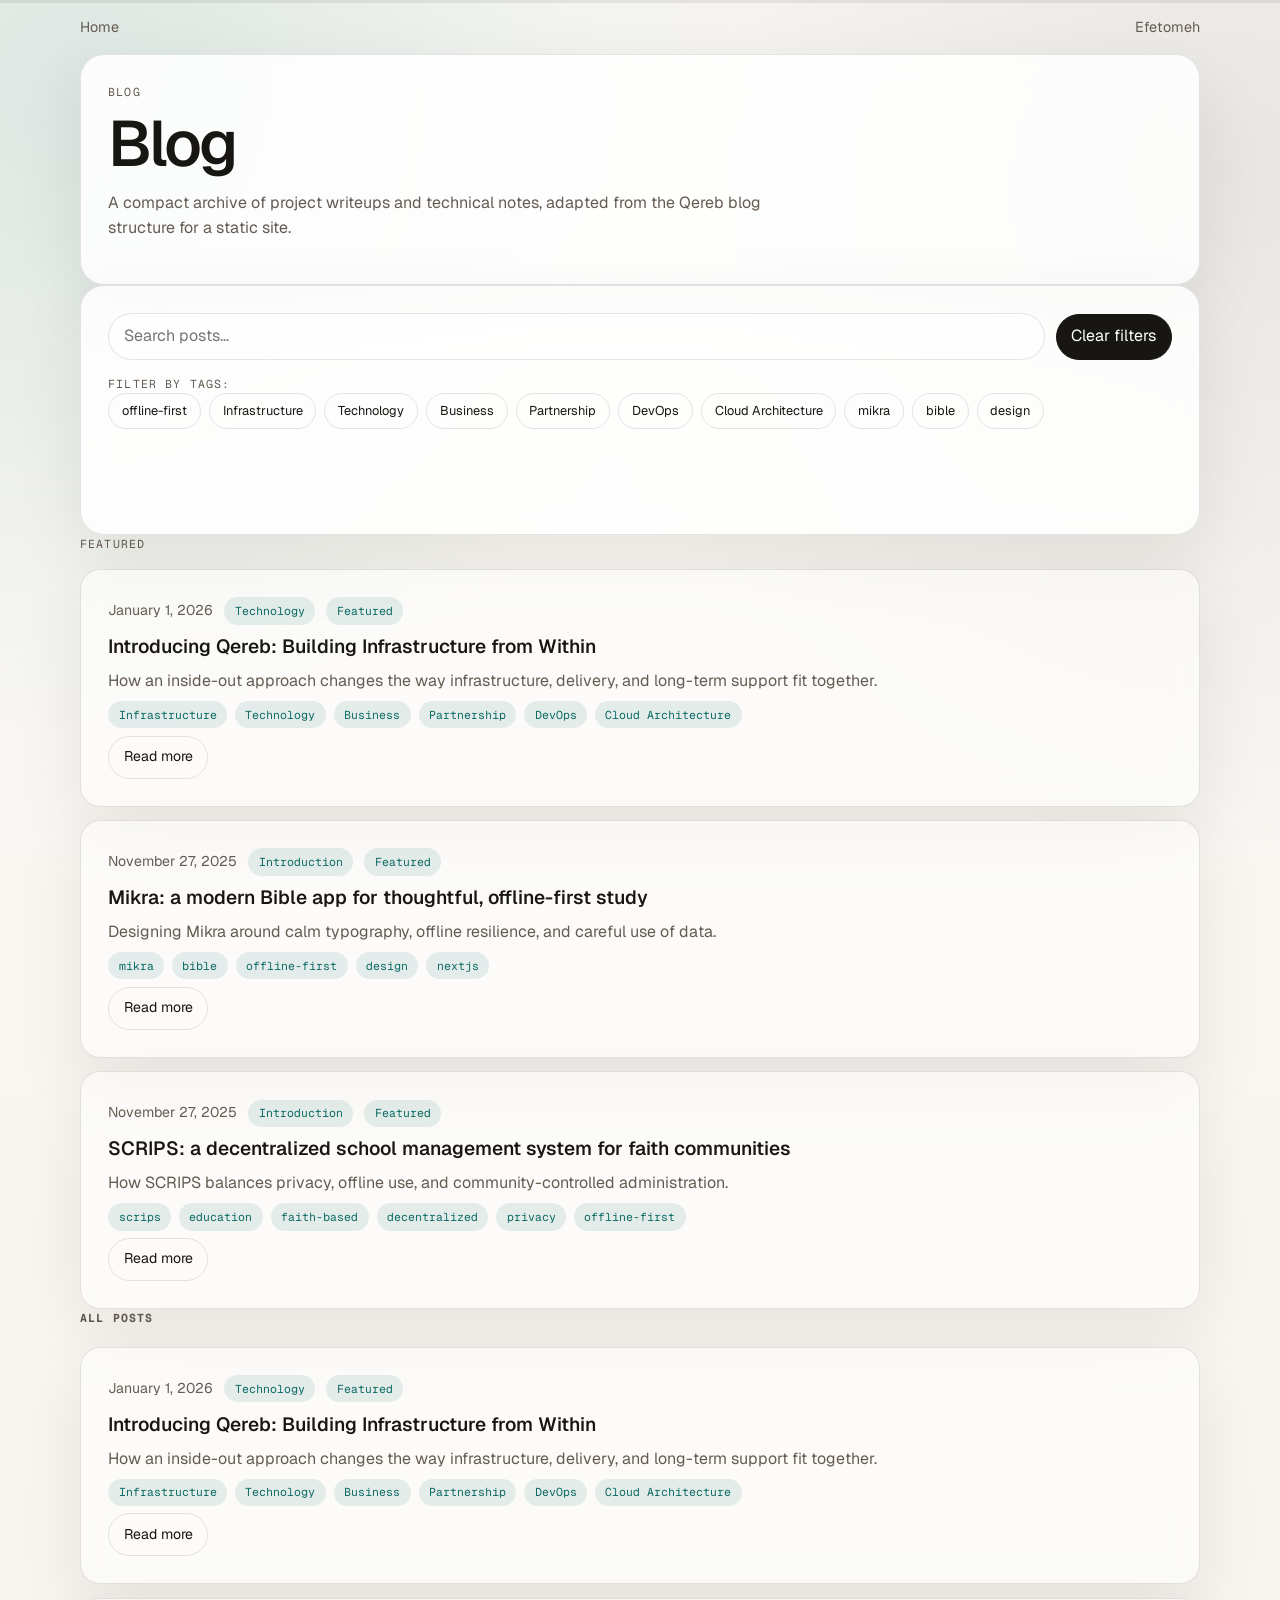
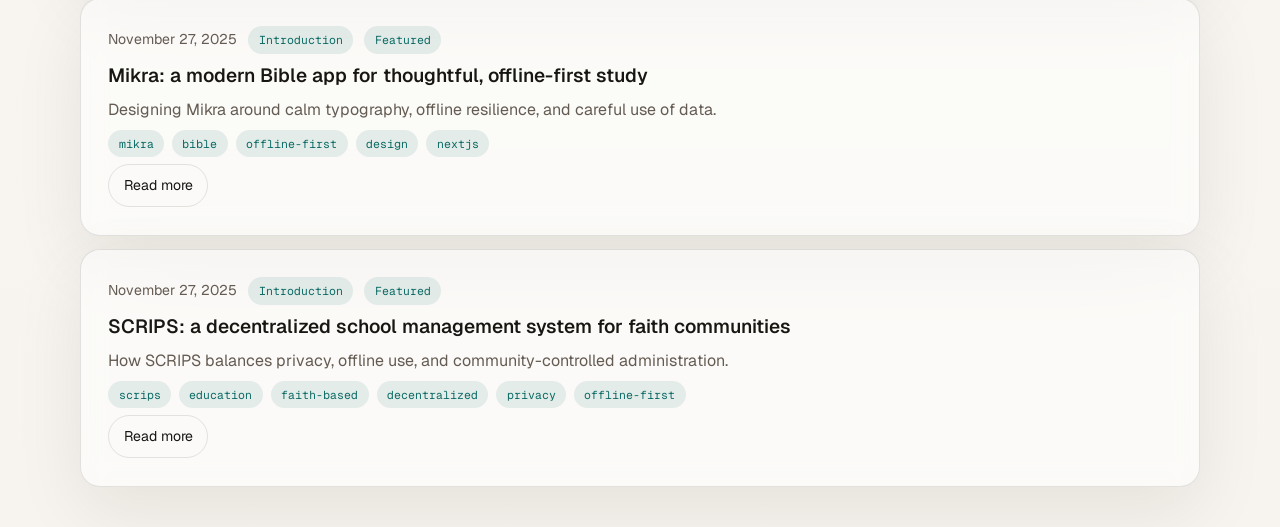
==== blog/index.html @ 425caafd "implementing blog route" ====
<!doctype html>
<html lang="en">
  <head>
    <meta charset="UTF-8" />
    <meta name="viewport" content="width=device-width, initial-scale=1.0" />
    <meta name="description" content="Blog" />
    <title>Blog | Efetomeh</title>
    <link rel="stylesheet" href="./blog.css" />
  </head>
  <body data-view="index">
    <div class="progress" aria-hidden="true"><span id="reading-progress-bar"></span></div>
    <main class="page">
      <div class="topbar">
        <a id="home-link" href="/">Home</a>
        <a href="/">Efetomeh</a>
      </div>

      <section class="hero surface">
        <p class="eyebrow">Blog</p>
        <h1 id="blog-title"></h1>
        <p id="blog-intro"></p>
      </section>

      <section class="panel surface controls" aria-label="Blog filters">
        <div class="search-row">
          <input id="search-input" class="search" type="search" placeholder="Search posts..." />
          <button id="clear-filters" class="button primary" type="button" hidden>Clear filters</button>
        </div>

        <div>
          <div class="label-row">
            <span id="filter-label">Filter by tags:</span>
          </div>
          <div id="tag-filters" class="tags" aria-label="Tag filters"></div>
        </div>

        <div id="active-filters" class="active-tags"></div>
      </section>

      <section id="featured-section" class="grid">
        <div class="label-row">
          <span id="featured-label">Featured</span>
        </div>
        <div id="featured-list" class="post-grid"></div>
      </section>

      <section class="grid">
        <div class="search-row" style="margin-bottom: 0.25rem;">
          <h2 class="section-title" style="margin: 0;" id="results-count"></h2>
        </div>
        <div id="all-posts-list" class="post-grid"></div>
      </section>
    </main>
    <script src="./blog.js"></script>
  </body>
</html>
---- blog/blog.css ----
@import url("https://fonts.googleapis.com/css2?family=Geist:wght@100..900&family=Geist+Mono:wght@100..900&display=swap");

:root {
  color-scheme: light;
  --paper: #f7f4ef;
  --card: rgba(255, 255, 255, 0.86);
  --ink: #181612;
  --muted: #645b52;
  --line: rgba(24, 22, 18, 0.11);
  --accent: #0c6a64;
  --accent-soft: rgba(12, 106, 100, 0.1);
  --shadow: 0 24px 70px rgba(24, 22, 18, 0.08);
}

* {
  box-sizing: border-box;
}

html {
  scroll-behavior: smooth;
}

body {
  margin: 0;
  min-height: 100vh;
  background:
    radial-gradient(circle at 6% 4%, rgba(12, 106, 100, 0.12), transparent 28%),
    radial-gradient(circle at 96% 8%, rgba(24, 22, 18, 0.08), transparent 30%),
    linear-gradient(180deg, #faf8f4 0%, var(--paper) 100%);
  color: var(--ink);
  font-family: "Geist", Arial, sans-serif;
  line-height: 1.55;
}

a {
  color: inherit;
  text-decoration: none;
}

a:hover {
  color: var(--accent);
}

button,
input {
  font: inherit;
}

.page {
  width: min(1120px, calc(100% - 2rem));
  margin: 0 auto;
  padding: 1rem 0 2.5rem;
}

.shell {
  display: grid;
  gap: 1rem;
}

.surface {
  background: var(--card);
  border: 1px solid var(--line);
  box-shadow: var(--shadow);
  backdrop-filter: blur(12px);
  border-radius: 24px;
}

.topbar {
  display: flex;
  align-items: center;
  justify-content: space-between;
  gap: 1rem;
  margin-bottom: 1rem;
  font-size: 0.9rem;
  color: var(--muted);
}

.eyebrow {
  margin: 0 0 0.85rem;
  font-family: "Geist Mono", monospace;
  text-transform: uppercase;
  letter-spacing: 0.1em;
  color: var(--muted);
  font-size: 0.72rem;
}

.hero,
.panel,
.article,
.post-card {
  padding: clamp(1.1rem, 2.3vw, 1.7rem);
}

.hero h1,
.post-header h1 {
  margin: 0 0 0.8rem;
  line-height: 0.95;
  letter-spacing: -0.04em;
  font-size: clamp(2.4rem, 5vw, 4.6rem);
  font-weight: 560;
}

.hero p,
.post-summary,
.muted {
  color: var(--muted);
}

.hero p {
  max-width: 62ch;
}

.controls {
  display: grid;
  gap: 0.9rem;
}

.search-row {
  display: flex;
  flex-wrap: wrap;
  gap: 0.7rem;
  align-items: center;
  justify-content: space-between;
}

.search {
  flex: 1 1 280px;
  min-height: 44px;
  border-radius: 999px;
  border: 1px solid var(--line);
  background: rgba(255, 255, 255, 0.65);
  padding: 0.65rem 0.95rem;
  color: var(--ink);
}

.search:focus {
  outline: 2px solid rgba(12, 106, 100, 0.18);
  border-color: rgba(12, 106, 100, 0.35);
}

.button {
  display: inline-flex;
  align-items: center;
  justify-content: center;
  gap: 0.4rem;
  min-height: 40px;
  border-radius: 999px;
  border: 1px solid var(--line);
  background: transparent;
  padding: 0.6rem 0.9rem;
  cursor: pointer;
  color: var(--ink);
  transition: transform 170ms ease, border-color 170ms ease, background-color 170ms ease;
}

.button:hover {
  transform: translateY(-1px);
  border-color: rgba(24, 22, 18, 0.28);
}

.button.primary {
  background: var(--ink);
  color: #fff;
  border-color: var(--ink);
}

.button.chip {
  min-height: 34px;
  font-size: 0.8rem;
  padding: 0.45rem 0.8rem;
}

.button.chip.active {
  background: var(--accent);
  color: #fff;
  border-color: var(--accent);
}

.tags,
.active-tags {
  display: flex;
  flex-wrap: wrap;
  gap: 0.5rem;
}

.label-row {
  display: flex;
  flex-wrap: wrap;
  align-items: center;
  gap: 0.5rem;
  color: var(--muted);
  font-family: "Geist Mono", monospace;
  font-size: 0.72rem;
  letter-spacing: 0.1em;
  text-transform: uppercase;
}

.section-title {
  margin: 0 0 0.85rem;
  font-family: "Geist Mono", monospace;
  letter-spacing: 0.1em;
  text-transform: uppercase;
  font-size: 0.72rem;
  color: var(--muted);
}

.grid {
  display: grid;
  gap: 1rem;
}

.post-grid {
  display: grid;
  gap: 0.85rem;
}

.post-card {
  display: grid;
  gap: 0.45rem;
  border: 1px solid var(--line);
  background: rgba(255, 255, 255, 0.55);
  border-radius: 20px;
}

.post-card:hover {
  border-color: rgba(12, 106, 100, 0.25);
}

.post-meta,
.post-meta-inline {
  display: flex;
  flex-wrap: wrap;
  align-items: center;
  gap: 0.5rem 0.7rem;
  color: var(--muted);
  font-size: 0.88rem;
}

.post-title {
  margin: 0;
  font-size: 1.2rem;
  font-weight: 560;
}

.post-summary {
  margin: 0;
}

.badge {
  display: inline-flex;
  align-items: center;
  border-radius: 999px;
  padding: 0.3rem 0.65rem;
  background: var(--accent-soft);
  color: var(--accent);
  font-family: "Geist Mono", monospace;
  font-size: 0.72rem;
}

.post-layout {
  display: grid;
  gap: 1rem;
}

.article {
  display: grid;
  gap: 1rem;
}

.article-header {
  display: grid;
  gap: 0.9rem;
  padding-bottom: 1rem;
  border-bottom: 1px solid var(--line);
}

.content {
  max-width: 70ch;
  display: grid;
  gap: 1rem;
}

.content h2,
.content h3 {
  margin: 0.8rem 0 0.3rem;
  line-height: 1.15;
}

.content p,
.content li {
  color: var(--ink);
}

.content ul {
  margin: 0;
  padding-left: 1.25rem;
  display: grid;
  gap: 0.45rem;
}

.share,
.footer-actions {
  display: flex;
  flex-wrap: wrap;
  gap: 0.5rem;
}

.footer-box {
  border-top: 1px solid var(--line);
  padding-top: 1rem;
  display: flex;
  justify-content: space-between;
  gap: 1rem;
  flex-wrap: wrap;
  align-items: center;
}

.related-grid {
  display: grid;
  gap: 0.85rem;
  grid-template-columns: repeat(auto-fit, minmax(220px, 1fr));
}

.progress {
  position: fixed;
  top: 0;
  left: 0;
  height: 3px;
  width: 100%;
  background: rgba(24, 22, 18, 0.08);
  z-index: 30;
}

.progress > span {
  display: block;
  height: 100%;
  width: 0;
  background: var(--accent);
}

.empty-state {
  padding: 2rem 0;
  text-align: center;
  color: var(--muted);
}

@media (min-width: 920px) {
  .post-layout {
    grid-template-columns: minmax(0, 1.4fr) minmax(260px, 0.78fr);
    align-items: start;
  }

  .sticky {
    position: sticky;
    top: 1rem;
  }
}

@media (max-width: 620px) {
  .page {
    width: calc(100% - 1rem);
    padding-top: 0.5rem;
  }

  .search-row {
    align-items: stretch;
  }

  .footer-box {
    flex-direction: column;
    align-items: flex-start;
  }
}

.button:focus-visible,
a:focus-visible,
input:focus-visible {
  outline: 2px solid var(--accent);
  outline-offset: 3px;
}
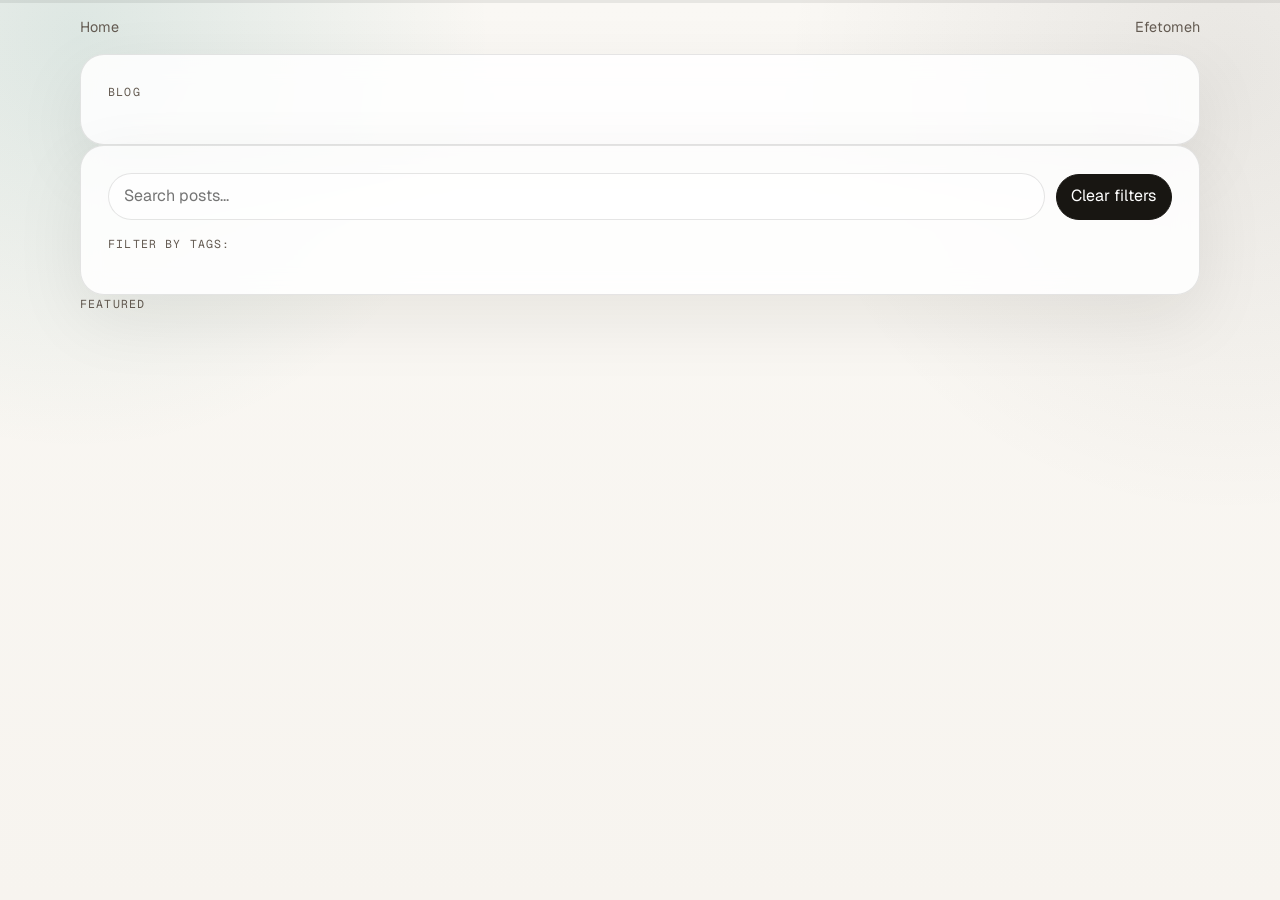
==== commit 6edf8035: "refactor: implement shared component library and update DOM utilities Co-authored-by: Copilot <copil" ====
--- a/blog/index.html
+++ b/blog/index.html
@@ -51,6 +51,7 @@
         <div id="all-posts-list" class="post-grid"></div>
       </section>
     </main>
+    <script src="../lib/components.js"></script>
     <script src="./blog.js"></script>
   </body>
 </html>
--- a/blog/blog.css
+++ b/blog/blog.css
@@ -298,7 +298,7 @@
   gap: 0.45rem;
 }
 
-.share,
+.link-actions,
 .footer-actions {
   display: flex;
   flex-wrap: wrap;
@@ -319,6 +319,32 @@
   display: grid;
   gap: 0.85rem;
   grid-template-columns: repeat(auto-fit, minmax(220px, 1fr));
+}
+
+.connect-panel {
+  display: grid;
+  gap: 0.65rem;
+  margin-bottom: 1rem;
+}
+
+.sidebar-actions {
+  display: flex;
+  flex-wrap: wrap;
+  gap: 0.5rem;
+}
+
+.sidebar-network {
+  display: grid;
+  gap: 0.45rem;
+  font-size: 0.95rem;
+}
+
+.sidebar-network a {
+  color: var(--muted);
+}
+
+.sidebar-network a:hover {
+  color: var(--accent);
 }
 
 .progress {
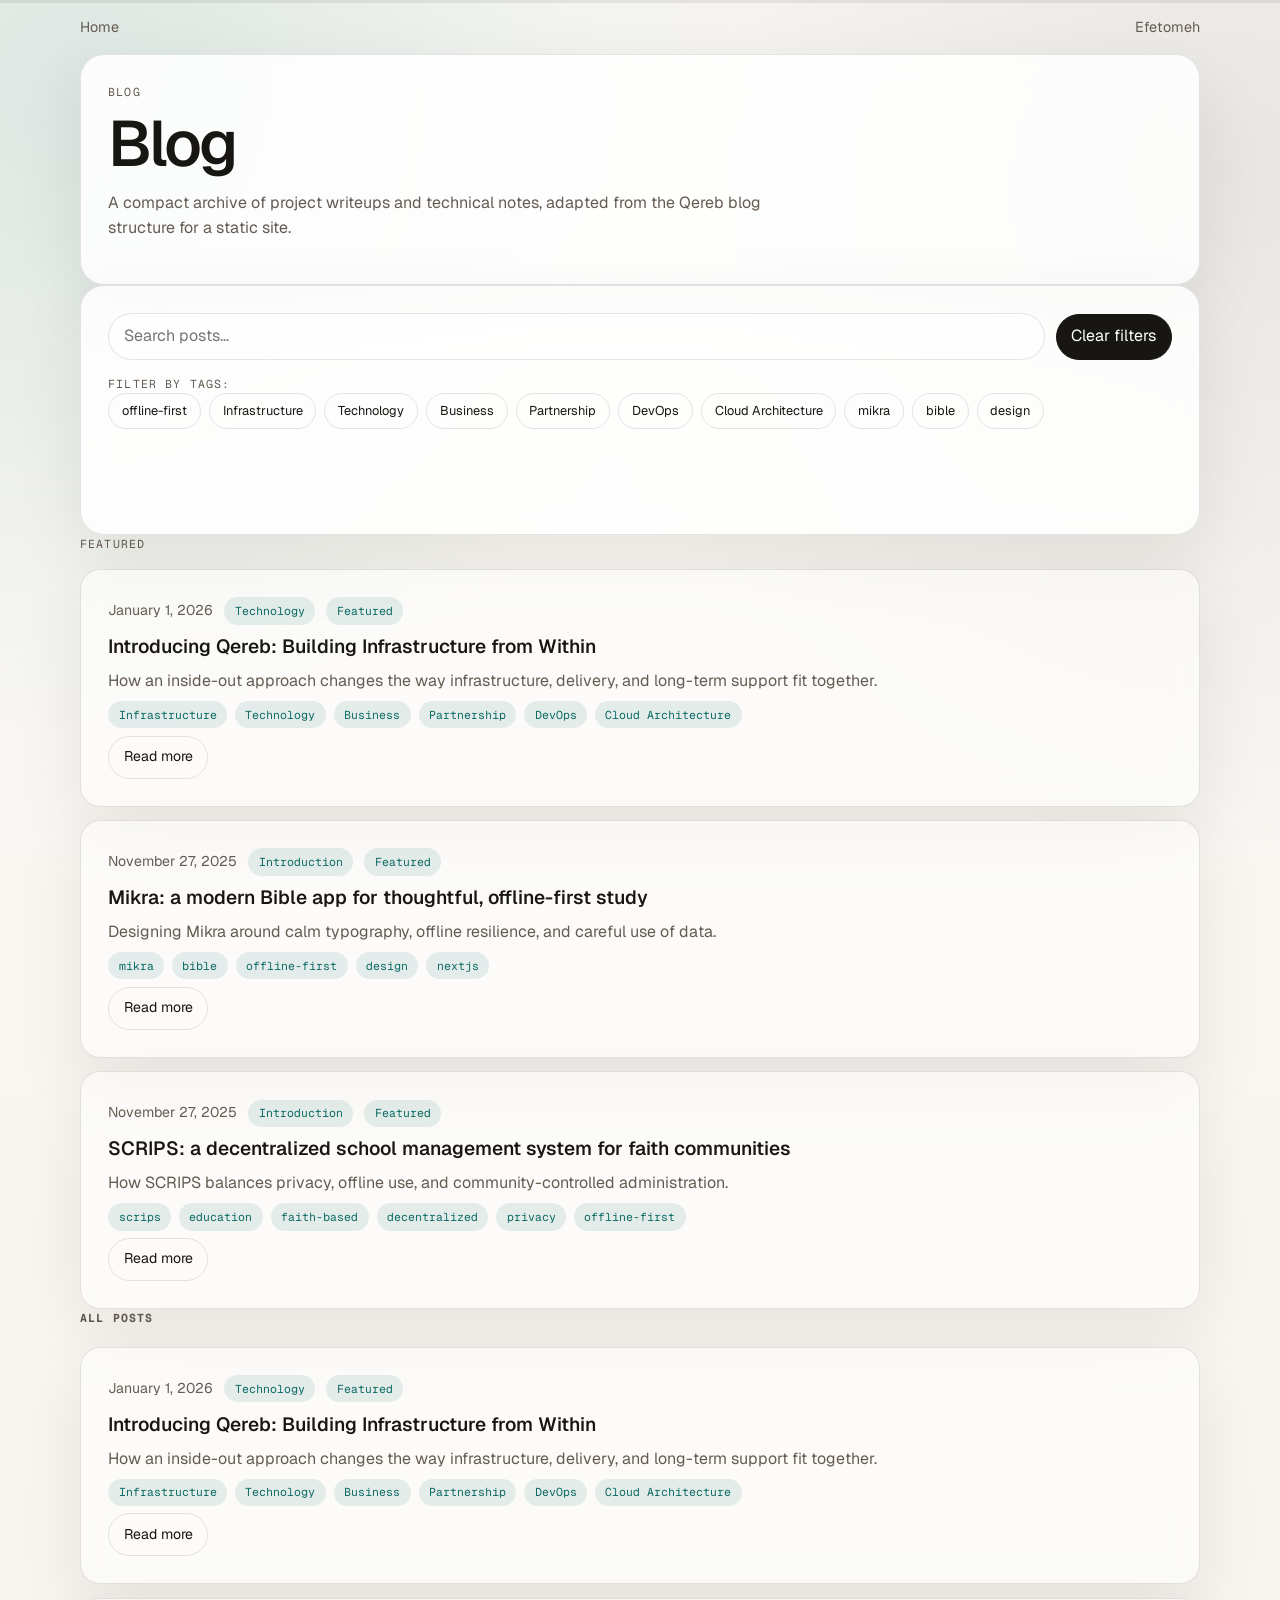
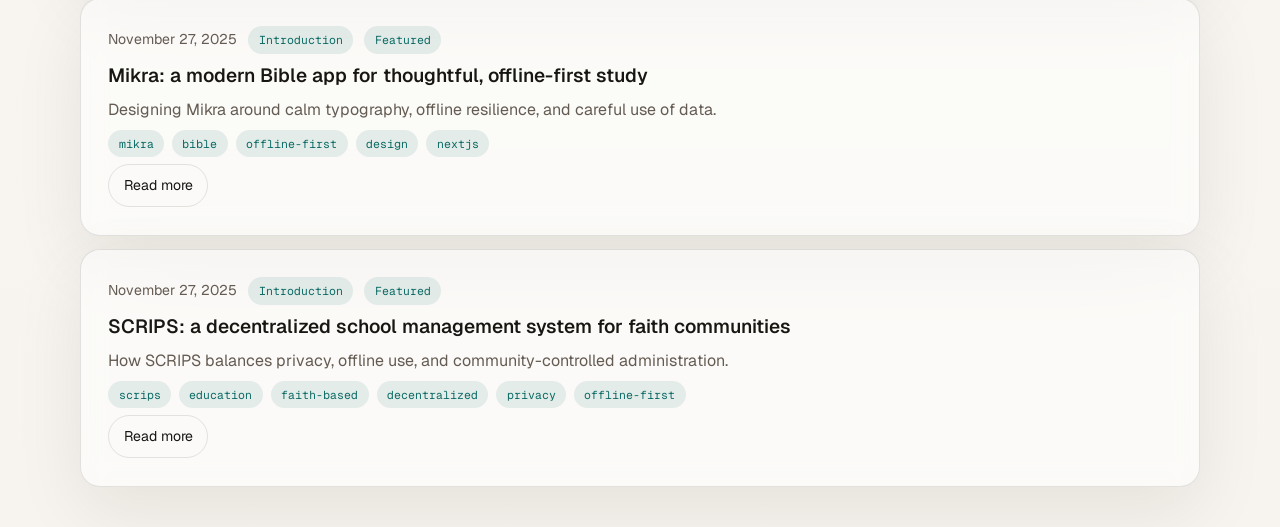
==== commit ea9a14bc: "feat: add service worker registration and caching for improved performance Co-authored-by: Copilot <" ====
--- a/blog/index.html
+++ b/blog/index.html
@@ -52,6 +52,7 @@
       </section>
     </main>
     <script src="../lib/components.js"></script>
+    <script src="../lib/register-sw.js"></script>
     <script src="./blog.js"></script>
   </body>
 </html>
